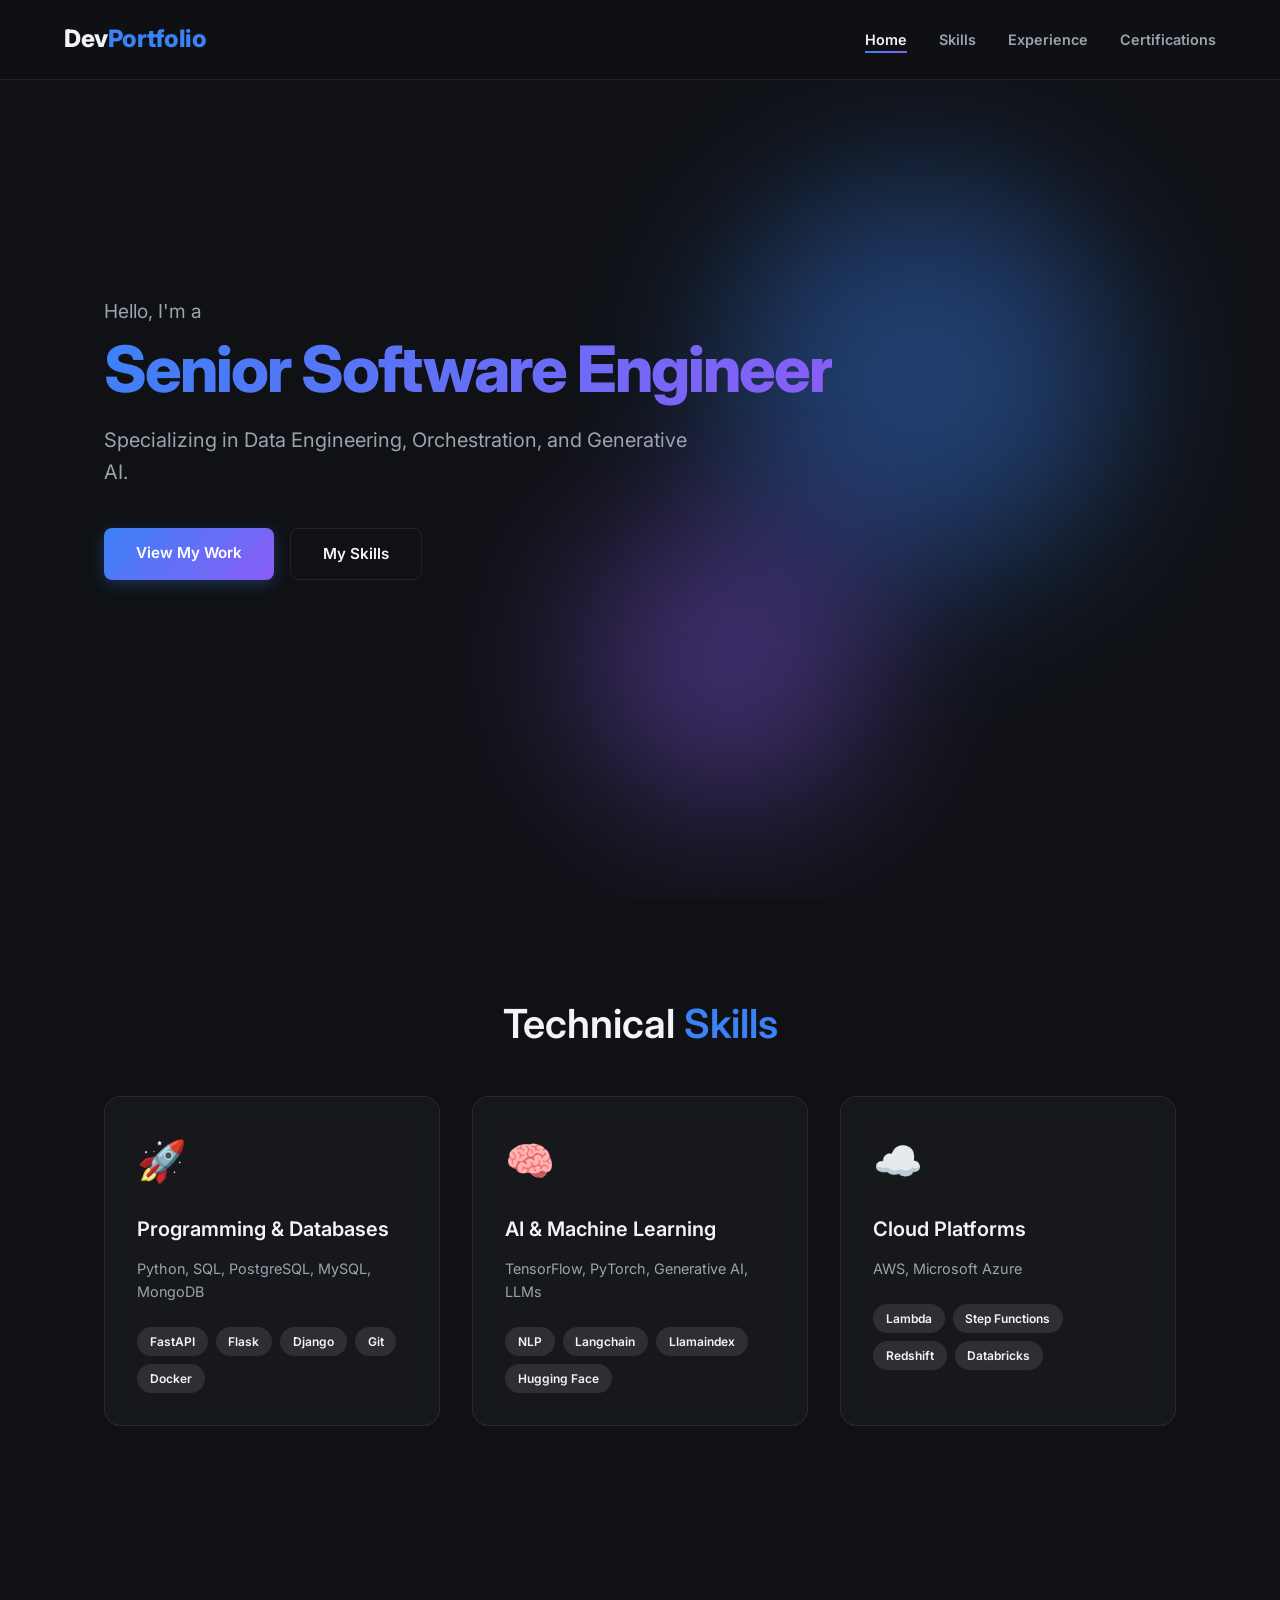
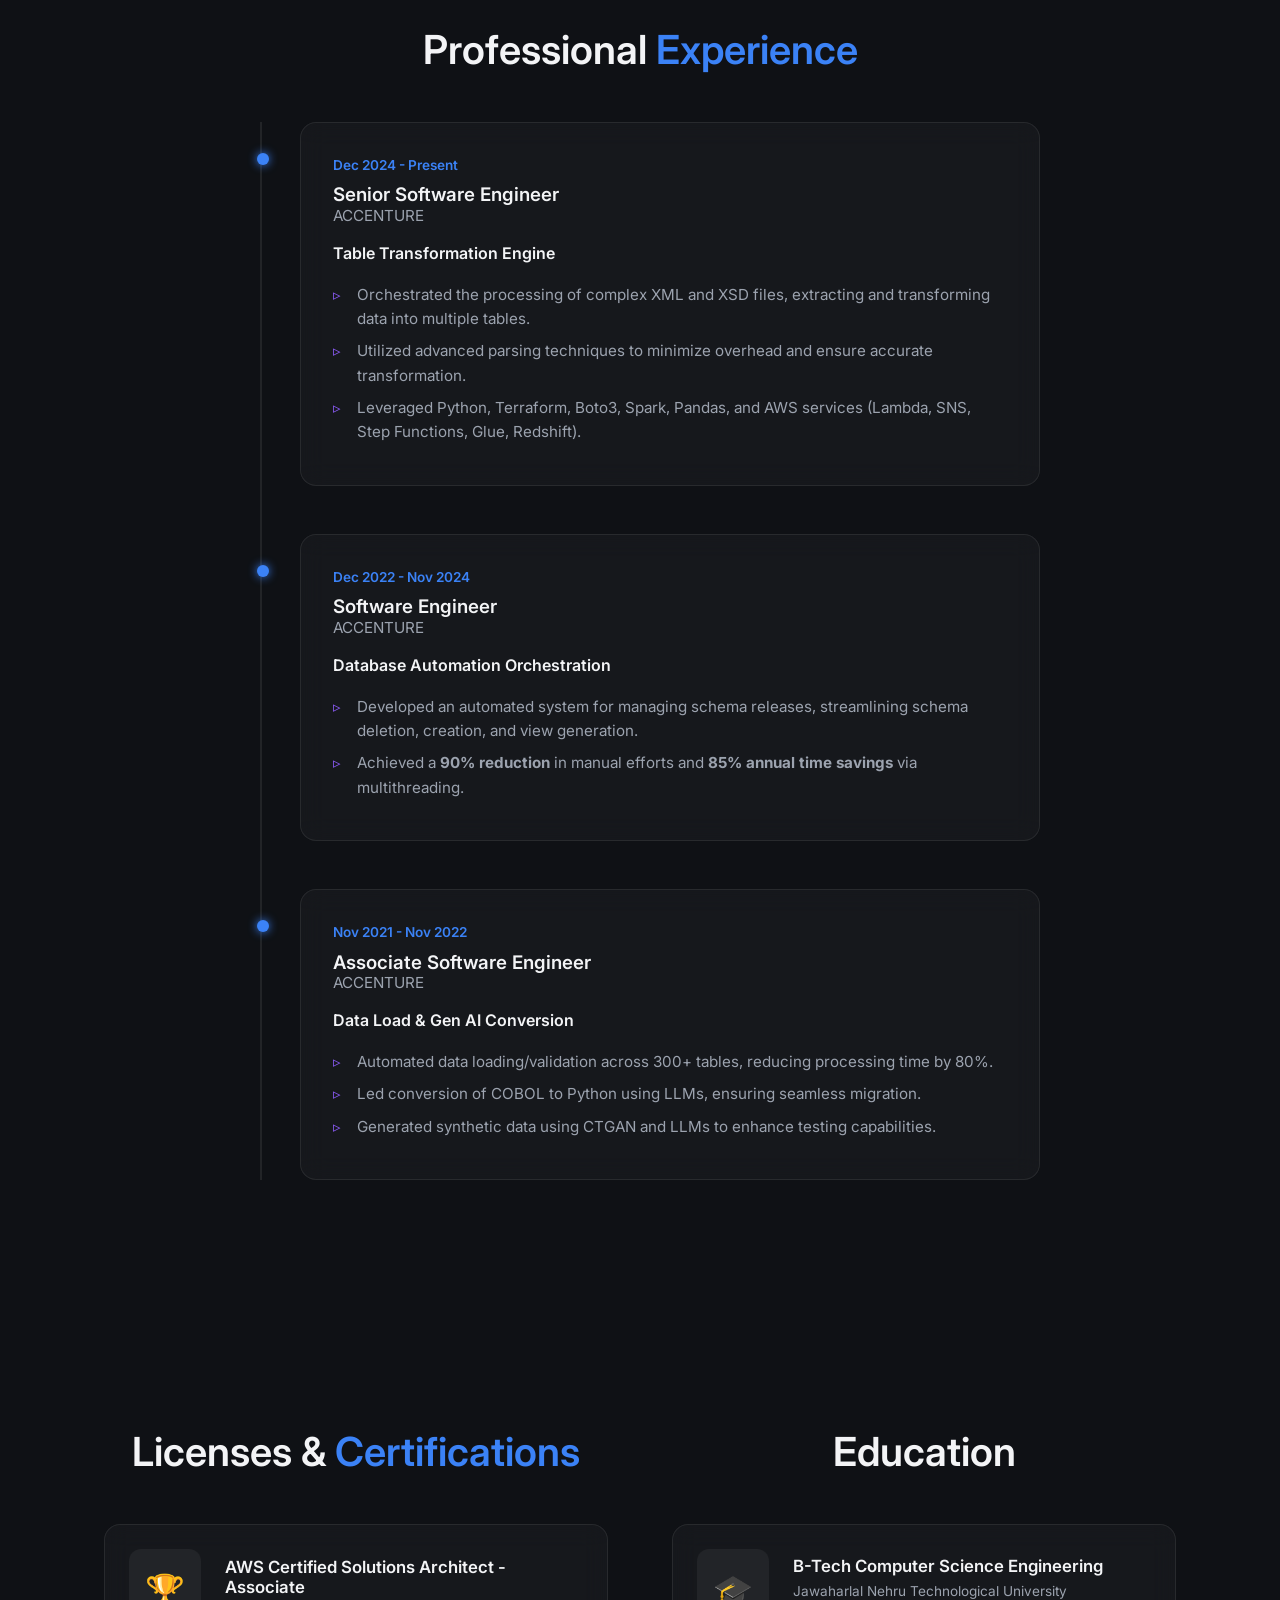
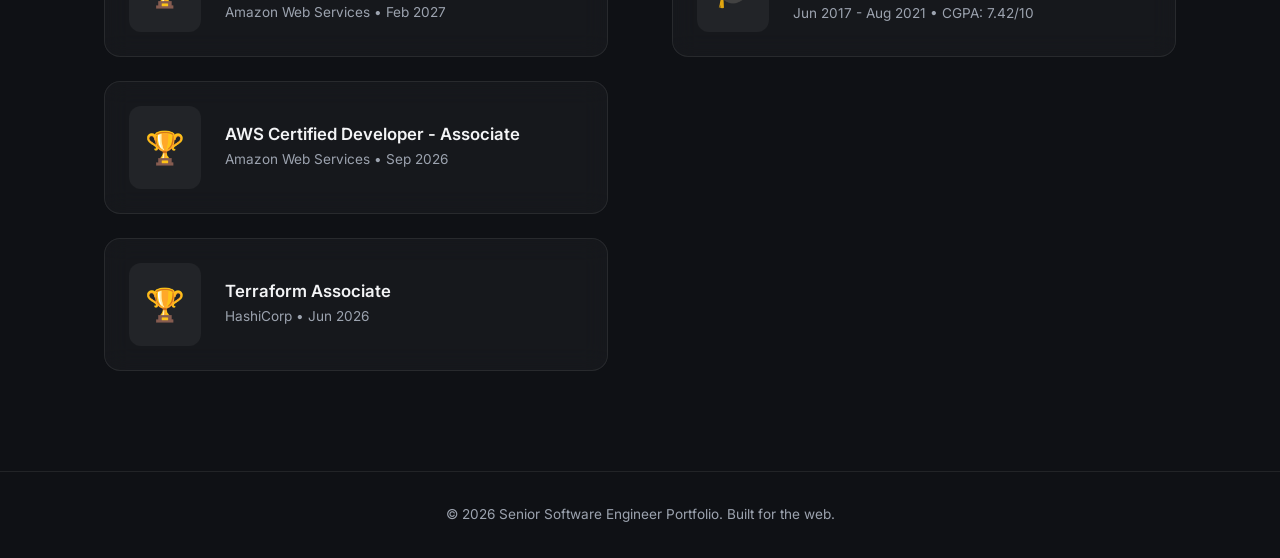
==== index.html @ 09697823 "Initial portfolio commit" ====
<!DOCTYPE html>
<html lang="en">
<head>
    <meta charset="UTF-8">
    <meta name="viewport" content="width=device-width, initial-scale=1.0">
    <title>Senior Software Engineer Portfolio</title>
    <meta name="description" content="Portfolio highlighting Experience, Skills, Certifications, and Education in Software Engineering, Cloud, and AI.">
    <link rel="preconnect" href="https://fonts.googleapis.com">
    <link rel="preconnect" href="https://fonts.gstatic.com" crossorigin>
    <link href="https://fonts.googleapis.com/css2?family=Inter:wght@300;400;600;800&display=swap" rel="stylesheet">
    <link rel="stylesheet" href="style.css">
</head>
<body>
    <!-- Navigation -->
    <nav id="navbar">
        <div class="logo">Dev<span class="highlight">Portfolio</span></div>
        <ul class="nav-links">
            <li><a href="#home" class="nav-link active">Home</a></li>
            <li><a href="#skills" class="nav-link">Skills</a></li>
            <li><a href="#experience" class="nav-link">Experience</a></li>
            <li><a href="#certifications" class="nav-link">Certifications</a></li>
        </ul>
    </nav>

    <!-- Hero Section -->
    <header id="home" class="section hero-section">
        <div class="hero-content">
            <h3 class="greeting">Hello, I'm a</h3>
            <h1 class="name-title"><span class="gradient-text">Senior Software Engineer</span></h1>
            <p class="subtitle">Specializing in Data Engineering, Orchestration, and Generative AI.</p>
            <div class="cta-buttons">
                <a href="#experience" class="btn primary-btn">View My Work</a>
                <a href="#skills" class="btn secondary-btn">My Skills</a>
            </div>
        </div>
        <div class="hero-background">
            <div class="blob blob-1"></div>
            <div class="blob blob-2"></div>
        </div>
    </header>

    <!-- Skills Section -->
    <section id="skills" class="section reveal">
        <h2 class="section-title">Technical <span class="highlight">Skills</span></h2>
        <div class="skills-grid">
            <div class="skill-card glass">
                <div class="skill-icon">🚀</div>
                <h3>Programming & Databases</h3>
                <p>Python, SQL, PostgreSQL, MySQL, MongoDB</p>
                <div class="skill-tags">
                    <span>FastAPI</span><span>Flask</span><span>Django</span><span>Git</span><span>Docker</span>
                </div>
            </div>
            <div class="skill-card glass">
                <div class="skill-icon">🧠</div>
                <h3>AI & Machine Learning</h3>
                <p>TensorFlow, PyTorch, Generative AI, LLMs</p>
                <div class="skill-tags">
                    <span>NLP</span><span>Langchain</span><span>Llamaindex</span><span>Hugging Face</span>
                </div>
            </div>
            <div class="skill-card glass">
                <div class="skill-icon">☁️</div>
                <h3>Cloud Platforms</h3>
                <p>AWS, Microsoft Azure</p>
                <div class="skill-tags">
                    <span>Lambda</span><span>Step Functions</span><span>Redshift</span><span>Databricks</span>
                </div>
            </div>
        </div>
    </section>

    <!-- Experience Section -->
    <section id="experience" class="section reveal">
        <h2 class="section-title">Professional <span class="highlight">Experience</span></h2>
        <div class="timeline">
            <!-- Job 1 -->
            <div class="timeline-item glass">
                <div class="timeline-dot"></div>
                <div class="timeline-date">Dec 2024 - Present</div>
                <div class="timeline-content">
                    <h3>Senior Software Engineer</h3>
                    <h4 class="company">ACCENTURE</h4>
                    <p class="project-title">Table Transformation Engine</p>
                    <ul>
                        <li>Orchestrated the processing of complex XML and XSD files, extracting and transforming data into multiple tables.</li>
                        <li>Utilized advanced parsing techniques to minimize overhead and ensure accurate transformation.</li>
                        <li>Leveraged Python, Terraform, Boto3, Spark, Pandas, and AWS services (Lambda, SNS, Step Functions, Glue, Redshift).</li>
                    </ul>
                </div>
            </div>
            <!-- Job 2 -->
            <div class="timeline-item glass">
                <div class="timeline-dot"></div>
                <div class="timeline-date">Dec 2022 - Nov 2024</div>
                <div class="timeline-content">
                    <h3>Software Engineer</h3>
                    <h4 class="company">ACCENTURE</h4>
                    <p class="project-title">Database Automation Orchestration</p>
                    <ul>
                        <li>Developed an automated system for managing schema releases, streamlining schema deletion, creation, and view generation.</li>
                        <li>Achieved a <strong>90% reduction</strong> in manual efforts and <strong>85% annual time savings</strong> via multithreading.</li>
                    </ul>
                </div>
            </div>
            <!-- Job 3 -->
            <div class="timeline-item glass">
                <div class="timeline-dot"></div>
                <div class="timeline-date">Nov 2021 - Nov 2022</div>
                <div class="timeline-content">
                    <h3>Associate Software Engineer</h3>
                    <h4 class="company">ACCENTURE</h4>
                    <p class="project-title">Data Load & Gen AI Conversion</p>
                    <ul>
                        <li>Automated data loading/validation across 300+ tables, reducing processing time by 80%.</li>
                        <li>Led conversion of COBOL to Python using LLMs, ensuring seamless migration.</li>
                        <li>Generated synthetic data using CTGAN and LLMs to enhance testing capabilities.</li>
                    </ul>
                </div>
            </div>
        </div>
    </section>

    <!-- Certifications & Education -->
    <section id="certifications" class="section reveal dual-section">
        <div class="half-section">
            <h2 class="section-title">Licenses & <span class="highlight">Certifications</span></h2>
            <div class="list-cards">
                <div class="card glass compact">
                    <div class="card-icon">🏆</div>
                    <div class="card-info">
                        <h3>AWS Certified Solutions Architect - Associate</h3>
                        <p>Amazon Web Services • Feb 2027</p>
                    </div>
                </div>
                <div class="card glass compact">
                    <div class="card-icon">🏆</div>
                    <div class="card-info">
                        <h3>AWS Certified Developer - Associate</h3>
                        <p>Amazon Web Services • Sep 2026</p>
                    </div>
                </div>
                <div class="card glass compact">
                    <div class="card-icon">🏆</div>
                    <div class="card-info">
                        <h3>Terraform Associate</h3>
                        <p>HashiCorp • Jun 2026</p>
                    </div>
                </div>
            </div>
        </div>
        
        <div class="half-section" id="education">
            <h2 class="section-title">Education</h2>
            <div class="list-cards">
                <div class="card glass compact">
                    <div class="card-icon">🎓</div>
                    <div class="card-info">
                        <h3>B-Tech Computer Science Engineering</h3>
                        <p>Jawaharlal Nehru Technological University</p>
                        <p class="date">Jun 2017 - Aug 2021 • CGPA: 7.42/10</p>
                    </div>
                </div>
            </div>
        </div>
    </section>

    <!-- Footer -->
    <footer>
        <p>&copy; 2026 Senior Software Engineer Portfolio. Built for the web.</p>
    </footer>

    <script src="script.js"></script>
</body>
</html>
---- style.css ----
:root {
    /* Color Palette */
    --bg-dark: #0f1115;
    --bg-card: rgba(255, 255, 255, 0.03);
    --bg-card-hover: rgba(255, 255, 255, 0.08);
    --border-color: rgba(255, 255, 255, 0.08);
    --text-main: #f3f4f6;
    --text-muted: #9ca3af;
    --accent-primary: #3b82f6; /* Blue */
    --accent-secondary: #8b5cf6; /* Purple */
    --accent-gradient: linear-gradient(135deg, var(--accent-primary), var(--accent-secondary));
    
    /* Typography */
    --font-main: 'Inter', sans-serif;
    
    /* Spacing & Utilities */
    --transition-speed: 0.3s;
    --nav-height: 80px;
}

* {
    margin: 0;
    padding: 0;
    box-sizing: border-box;
}

html {
    scroll-behavior: smooth;
}

body {
    font-family: var(--font-main);
    background-color: var(--bg-dark);
    color: var(--text-main);
    line-height: 1.6;
    overflow-x: hidden;
}

/* Typography styles */
h1, h2, h3, h4 {
    font-weight: 600;
    line-height: 1.2;
}

.highlight {
    color: var(--accent-primary);
}

.gradient-text {
    background: var(--accent-gradient);
    -webkit-background-clip: text;
    -webkit-text-fill-color: transparent;
    background-clip: text;
}

/* Layout Utilities */
.section {
    padding: 100px 5%;
    max-width: 1200px;
    margin: 0 auto;
}

.section-title {
    font-size: 2.5rem;
    margin-bottom: 3rem;
    text-align: center;
}

/* Glassmorphism Classes */
.glass {
    background: var(--bg-card);
    backdrop-filter: blur(12px);
    -webkit-backdrop-filter: blur(12px);
    border: 1px solid var(--border-color);
    border-radius: 16px;
    transition: transform var(--transition-speed), background var(--transition-speed), box-shadow var(--transition-speed);
}

.glass:hover {
    background: var(--bg-card-hover);
    transform: translateY(-5px);
    box-shadow: 0 10px 30px -10px rgba(59, 130, 246, 0.15);
}

/* Navigation */
#navbar {
    position: fixed;
    top: 0;
    width: 100%;
    height: var(--nav-height);
    display: flex;
    justify-content: space-between;
    align-items: center;
    padding: 0 5%;
    background: rgba(15, 17, 21, 0.8);
    backdrop-filter: blur(10px);
    -webkit-backdrop-filter: blur(10px);
    z-index: 1000;
    border-bottom: 1px solid var(--border-color);
    transition: padding var(--transition-speed);
}

.logo {
    font-size: 1.5rem;
    font-weight: 800;
    letter-spacing: -0.5px;
}

.nav-links {
    list-style: none;
    display: flex;
    gap: 2rem;
}

.nav-link {
    text-decoration: none;
    color: var(--text-muted);
    font-weight: 600;
    font-size: 0.9rem;
    transition: color var(--transition-speed);
    position: relative;
}

.nav-link:hover, .nav-link.active {
    color: var(--text-main);
}

.nav-link::after {
    content: '';
    position: absolute;
    width: 0;
    height: 2px;
    bottom: -5px;
    left: 0;
    background: var(--accent-gradient);
    transition: width var(--transition-speed);
}

.nav-link.active::after, .nav-link:hover::after {
    width: 100%;
}

/* Hero Section */
.hero-section {
    position: relative;
    height: 100vh;
    display: flex;
    align-items: center;
    justify-content: flex-start;
    padding-top: var(--nav-height);
}

.hero-content {
    max-width: 800px;
    z-index: 2;
}

.greeting {
    font-weight: 400;
    color: var(--text-muted);
    margin-bottom: 0.5rem;
    font-size: 1.2rem;
}

.name-title {
    font-size: clamp(3rem, 5vw, 5rem);
    font-weight: 800;
    letter-spacing: -2px;
    margin-bottom: 1rem;
}

.subtitle {
    font-size: 1.25rem;
    color: var(--text-muted);
    margin-bottom: 2.5rem;
    max-width: 600px;
}

.cta-buttons {
    display: flex;
    gap: 1rem;
}

.btn {
    padding: 0.8rem 2rem;
    border-radius: 8px;
    text-decoration: none;
    font-weight: 600;
    transition: all var(--transition-speed);
    cursor: pointer;
    font-size: 0.95rem;
}

.primary-btn {
    background: var(--accent-gradient);
    color: white;
    border: none;
    box-shadow: 0 4px 15px rgba(59, 130, 246, 0.3);
}

.primary-btn:hover {
    box-shadow: 0 6px 20px rgba(59, 130, 246, 0.5);
    transform: translateY(-2px);
}

.secondary-btn {
    background: transparent;
    color: var(--text-main);
    border: 1px solid var(--border-color);
}

.secondary-btn:hover {
    border-color: var(--text-main);
    background: rgba(255, 255, 255, 0.05);
}

/* Blobs Background Animation */
.hero-background {
    position: absolute;
    top: 0;
    right: 0;
    width: 100%;
    height: 100%;
    overflow: hidden;
    z-index: 1;
    pointer-events: none;
}

.blob {
    position: absolute;
    filter: blur(80px);
    border-radius: 50%;
    opacity: 0.4;
    animation: float 10s infinite ease-in-out alternate;
}

.blob-1 {
    top: 20%;
    right: 10%;
    width: 400px;
    height: 400px;
    background: var(--accent-primary);
}

.blob-2 {
    bottom: 10%;
    right: 30%;
    width: 300px;
    height: 300px;
    background: var(--accent-secondary);
    animation-delay: -5s;
}

@keyframes float {
    0% { transform: translate(0, 0) scale(1); }
    100% { transform: translate(-30px, 50px) scale(1.1); }
}

/* Skills */
.skills-grid {
    display: grid;
    grid-template-columns: repeat(auto-fit, minmax(300px, 1fr));
    gap: 2rem;
}

.skill-card {
    padding: 2rem;
}

.skill-icon {
    font-size: 2.5rem;
    margin-bottom: 1.5rem;
}

.skill-card h3 {
    margin-bottom: 1rem;
    font-size: 1.25rem;
}

.skill-card p {
    color: var(--text-muted);
    font-size: 0.9rem;
    margin-bottom: 1.5rem;
}

.skill-tags {
    display: flex;
    flex-wrap: wrap;
    gap: 0.5rem;
}

.skill-tags span {
    background: rgba(255, 255, 255, 0.1);
    padding: 0.3rem 0.8rem;
    border-radius: 20px;
    font-size: 0.75rem;
    font-weight: 600;
}

/* Experience Timeline */
.timeline {
    position: relative;
    max-width: 800px;
    margin: 0 auto;
}

.timeline::before {
    content: '';
    position: absolute;
    top: 0;
    left: 20px;
    height: 100%;
    width: 2px;
    background: var(--border-color);
}

.timeline-item {
    position: relative;
    margin-bottom: 3rem;
    padding: 2rem;
    margin-left: 60px;
}

.timeline-dot {
    position: absolute;
    top: 30px;
    left: -44.5px;
    width: 12px;
    height: 12px;
    border-radius: 50%;
    background: var(--accent-primary);
    box-shadow: 0 0 10px var(--accent-primary);
}

.timeline-date {
    font-size: 0.85rem;
    color: var(--accent-primary);
    font-weight: 600;
    margin-bottom: 0.5rem;
}

.company {
    color: var(--text-muted);
    font-weight: 400;
    font-size: 0.95rem;
    margin-bottom: 1rem;
}

.project-title {
    font-weight: 600;
    margin-bottom: 1rem;
    color: var(--text-main);
}

.timeline-content ul {
    list-style: none;
}

.timeline-content ul li {
    color: var(--text-muted);
    font-size: 0.95rem;
    margin-bottom: 0.5rem;
    position: relative;
    padding-left: 1.5rem;
}

.timeline-content ul li::before {
    content: '▹';
    position: absolute;
    left: 0;
    color: var(--accent-secondary);
}

/* Certifications & Education (Dual Section) */
.dual-section {
    display: grid;
    grid-template-columns: 1fr 1fr;
    gap: 4rem;
}

.list-cards {
    display: flex;
    flex-direction: column;
    gap: 1.5rem;
}

.compact {
    padding: 1.5rem;
    display: flex;
    align-items: center;
    gap: 1.5rem;
}

.card-icon {
    font-size: 2rem;
    background: rgba(255, 255, 255, 0.05);
    padding: 1rem;
    border-radius: 12px;
}

.card-info h3 {
    font-size: 1.05rem;
    margin-bottom: 0.3rem;
}

.card-info p {
    font-size: 0.85rem;
    color: var(--text-muted);
}

/* Animations */
.reveal {
    opacity: 0;
    transform: translateY(30px);
    transition: all 0.8s ease;
}

.reveal.active {
    opacity: 1;
    transform: translateY(0);
}

/* Footer */
footer {
    text-align: center;
    padding: 2rem;
    color: var(--text-muted);
    font-size: 0.85rem;
    border-top: 1px solid var(--border-color);
}

/* Responsive */
@media (max-width: 768px) {
    .nav-links {
        display: none; /* simple mobile design */
    }
    
    .name-title {
        font-size: 2.5rem;
    }
    
    .dual-section {
        grid-template-columns: 1fr;
    }
    
    .timeline::before {
        left: 0;
    }
    
    .timeline-item {
        margin-left: 30px;
    }
    
    .timeline-dot {
        left: -34px;
    }
}
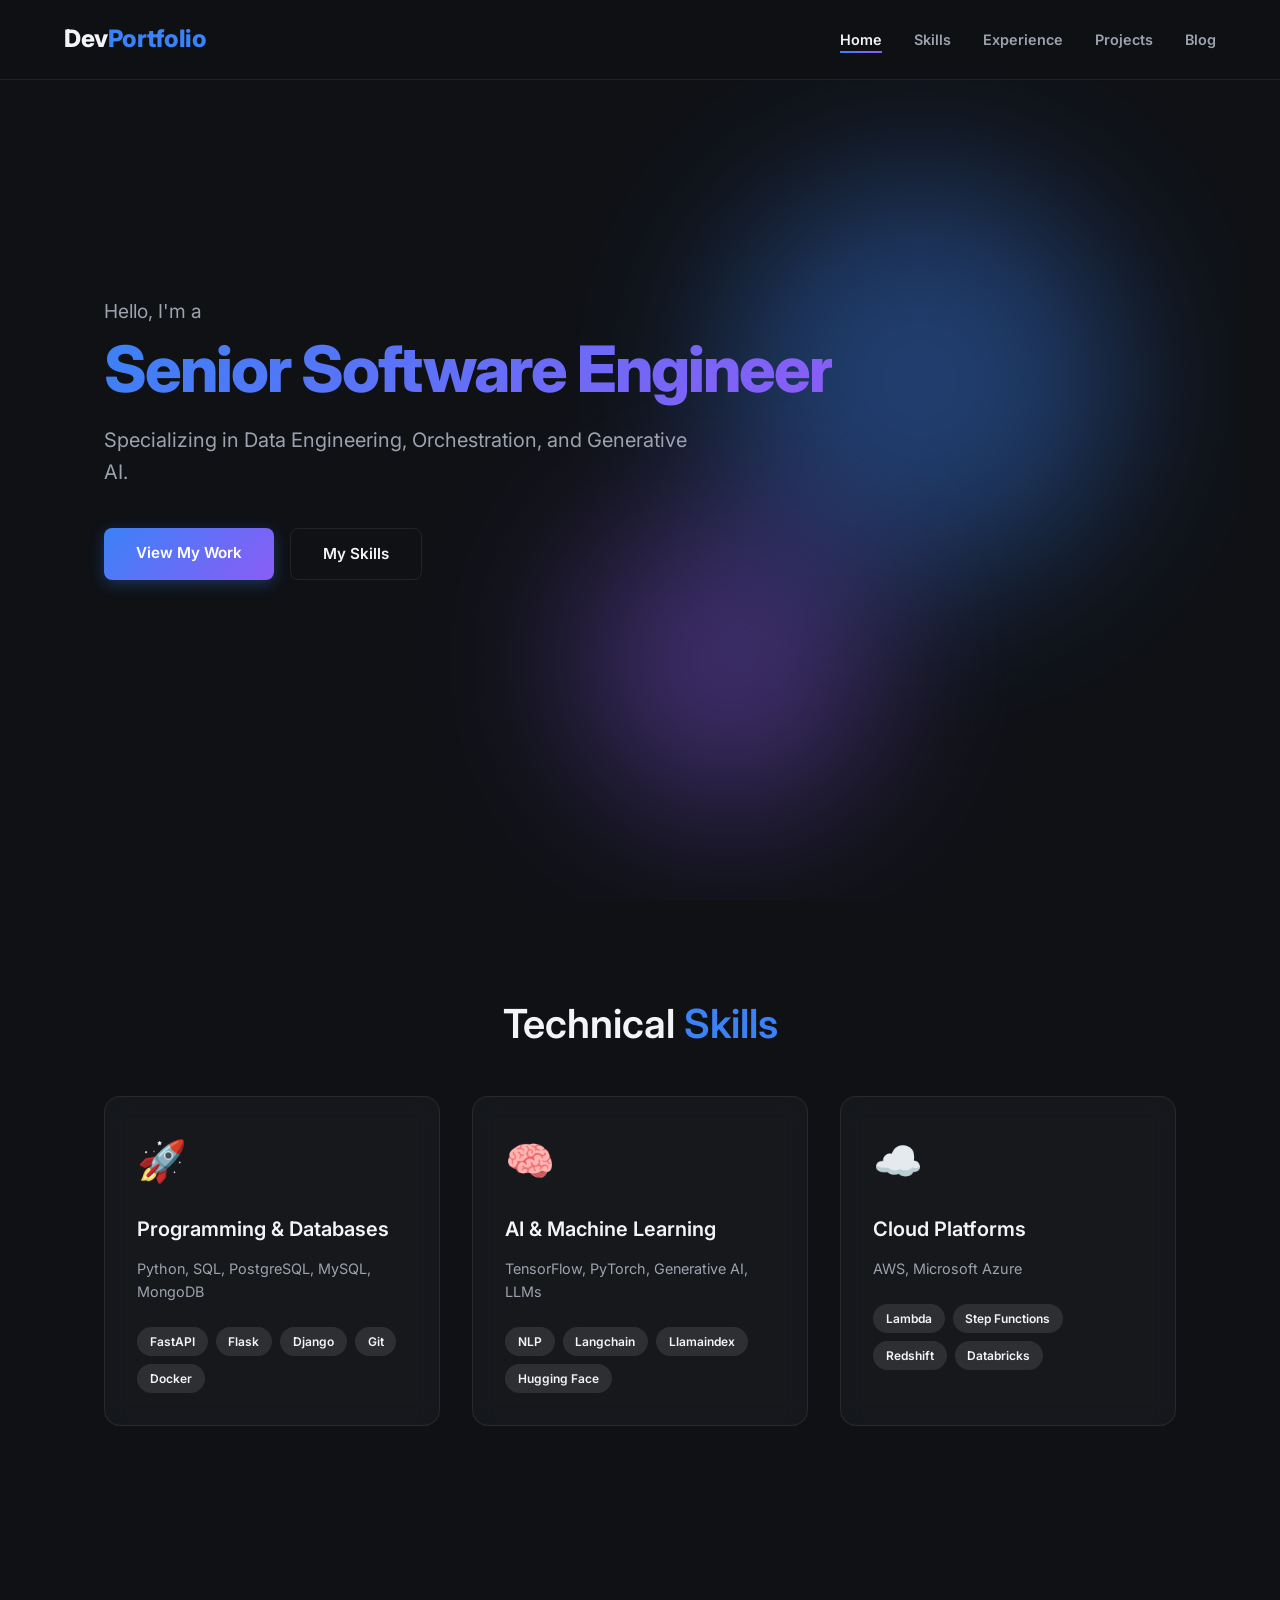
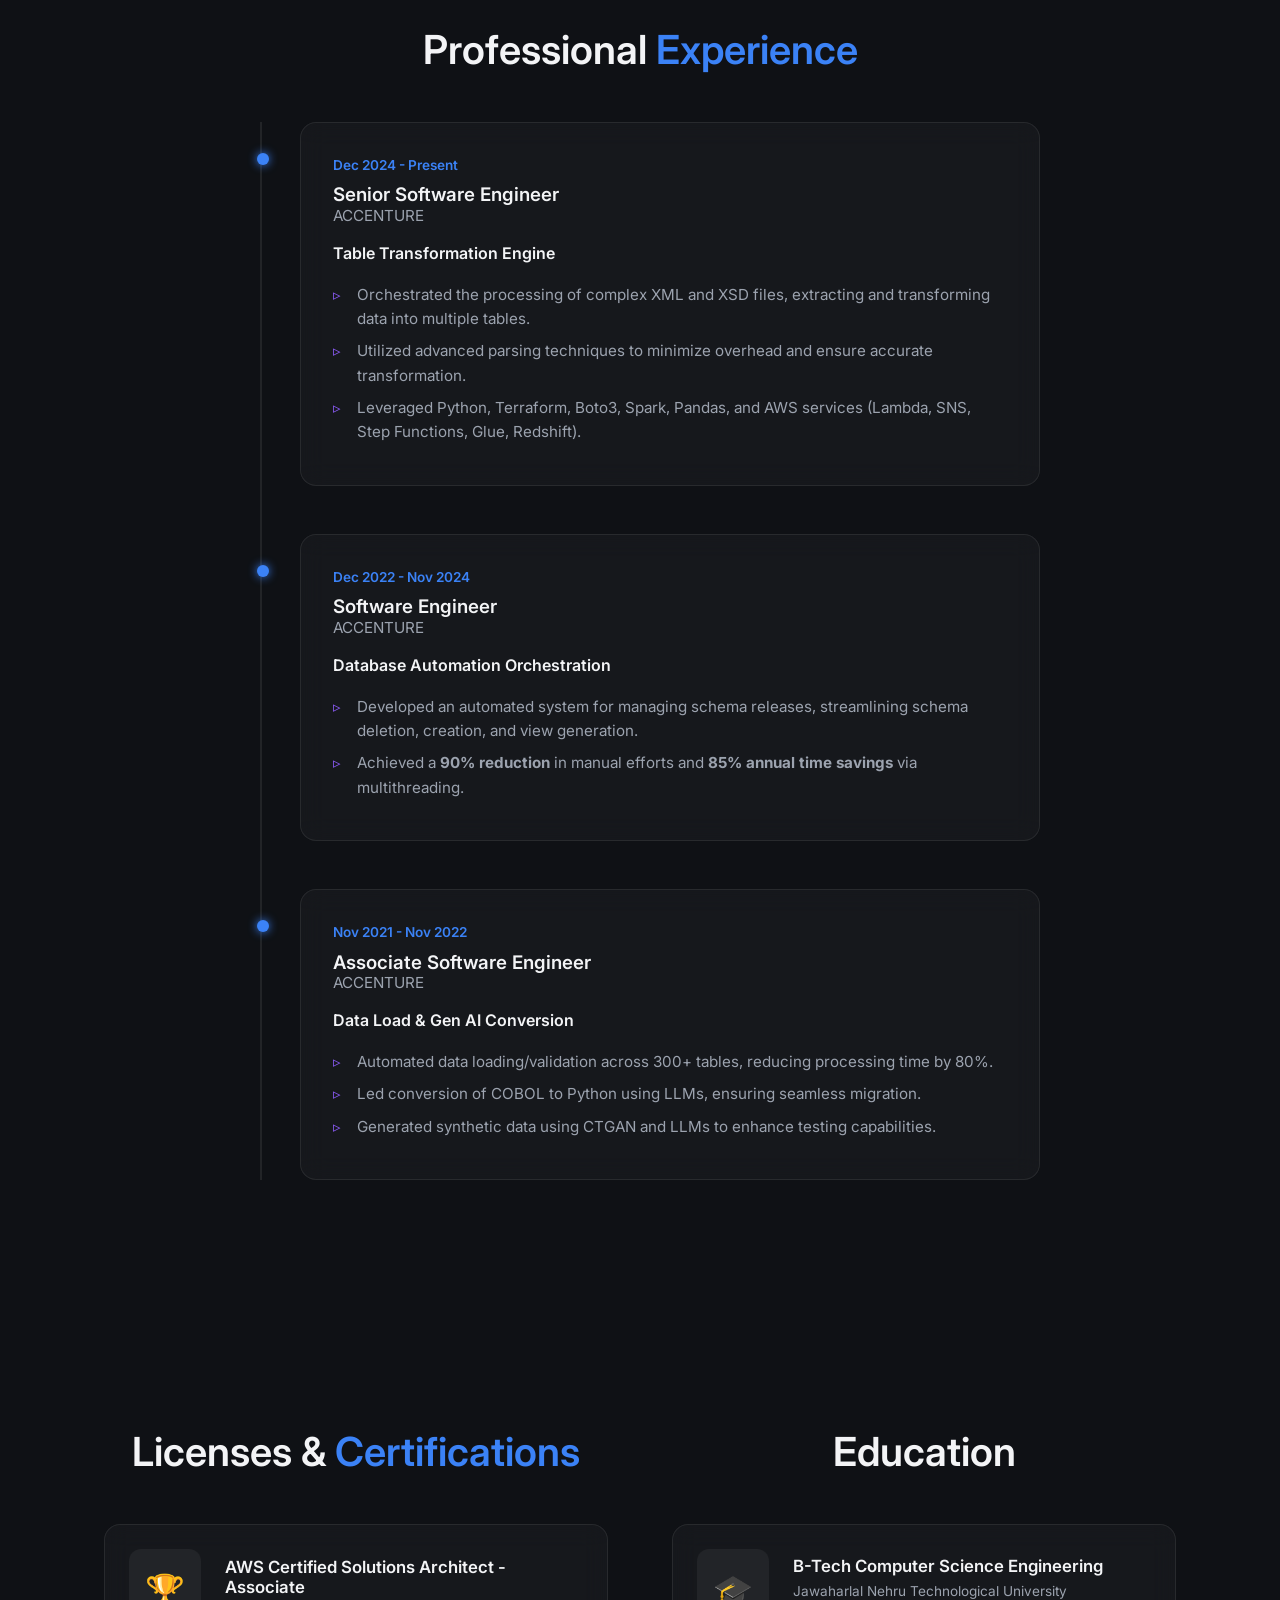
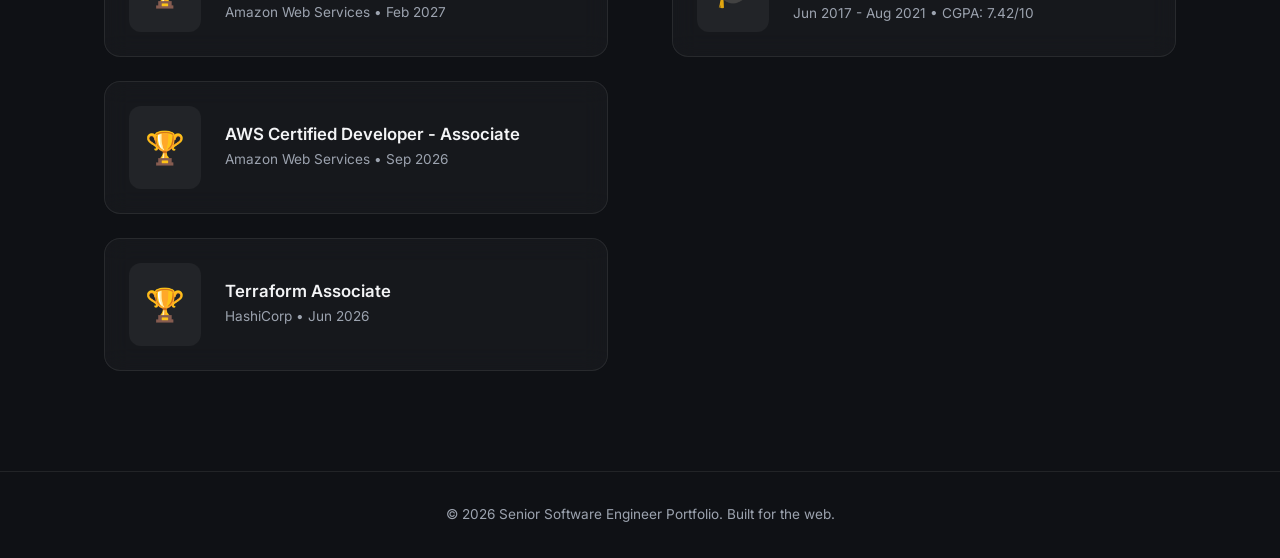
==== commit dd465885: "Extend portfolio with Projects and Blog sections" ====
--- a/index.html
+++ b/index.html
@@ -15,10 +15,11 @@
     <nav id="navbar">
         <div class="logo">Dev<span class="highlight">Portfolio</span></div>
         <ul class="nav-links">
-            <li><a href="#home" class="nav-link active">Home</a></li>
-            <li><a href="#skills" class="nav-link">Skills</a></li>
-            <li><a href="#experience" class="nav-link">Experience</a></li>
-            <li><a href="#certifications" class="nav-link">Certifications</a></li>
+            <li><a href="index.html#home" class="nav-link">Home</a></li>
+            <li><a href="index.html#skills" class="nav-link">Skills</a></li>
+            <li><a href="index.html#experience" class="nav-link">Experience</a></li>
+            <li><a href="projects.html" class="nav-link">Projects</a></li>
+            <li><a href="blog.html" class="nav-link">Blog</a></li>
         </ul>
     </nav>
 
--- a/style.css
+++ b/style.css
@@ -455,3 +455,304 @@
         left: -34px;
     }
 }
+
+/* Projects & Blog Shared Styles */
+.filters-container {
+    margin-bottom: 3rem;
+    padding: 2rem;
+    display: flex;
+    flex-direction: column;
+    gap: 1.5rem;
+}
+
+#project-search, #blog-search {
+    width: 100%;
+    background: rgba(255, 255, 255, 0.05);
+    border: 1px solid var(--border-color);
+    padding: 1rem 1.5rem;
+    border-radius: 12px;
+    color: var(--text-main);
+    font-size: 1rem;
+    outline: none;
+    transition: border-color var(--transition-speed);
+}
+
+#project-search:focus, #blog-search:focus {
+    border-color: var(--accent-primary);
+}
+
+.filter-tags {
+    display: flex;
+    flex-wrap: wrap;
+    gap: 0.8rem;
+}
+
+.tag-btn {
+    background: rgba(255, 255, 255, 0.05);
+    border: 1px solid var(--border-color);
+    color: var(--text-muted);
+    padding: 0.5rem 1.2rem;
+    border-radius: 25px;
+    cursor: pointer;
+    font-size: 0.85rem;
+    font-weight: 600;
+    transition: all var(--transition-speed);
+}
+
+.tag-btn:hover, .tag-btn.active {
+    background: var(--accent-gradient);
+    color: white;
+    border-color: transparent;
+}
+
+/* Projects Grid */
+.projects-grid {
+    display: grid;
+    grid-template-columns: repeat(auto-fit, minmax(350px, 1fr));
+    gap: 2.5rem;
+}
+
+.project-card {
+    overflow: hidden;
+    height: 100%;
+    display: flex;
+    flex-direction: column;
+}
+
+.project-image {
+    width: 100%;
+    height: 200px;
+    background-size: cover;
+    background-position: center;
+    border-bottom: 1px solid var(--border-color);
+}
+
+.project-info {
+    padding: 2rem;
+    flex-grow: 1;
+    display: flex;
+    flex-direction: column;
+}
+
+.project-info h3 {
+    margin-bottom: 1rem;
+    font-size: 1.4rem;
+}
+
+.project-info p {
+    color: var(--text-muted);
+    margin-bottom: 1.5rem;
+    font-size: 0.95rem;
+    flex-grow: 1;
+}
+
+.project-tech {
+    display: flex;
+    flex-wrap: wrap;
+    gap: 0.5rem;
+    margin-bottom: 2rem;
+}
+
+.project-tech span {
+    font-size: 0.75rem;
+    background: rgba(59, 130, 246, 0.1);
+    color: var(--accent-primary);
+    padding: 0.3rem 0.8rem;
+    border-radius: 4px;
+    font-weight: 600;
+}
+
+.project-links {
+    display: flex;
+    gap: 1rem;
+}
+
+.link-btn {
+    padding: 0.6rem 1.2rem;
+    border-radius: 6px;
+    text-decoration: none;
+    font-size: 0.85rem;
+    font-weight: 600;
+    border: 1px solid var(--border-color);
+    color: var(--text-main);
+    transition: all var(--transition-speed);
+}
+
+.link-btn.primary {
+    background: var(--accent-primary);
+    border-color: var(--accent-primary);
+    color: white;
+}
+
+.link-btn:hover {
+    background: rgba(255, 255, 255, 0.1);
+}
+
+.link-btn.primary:hover {
+    background: #2563eb;
+}
+
+/* Blog List */
+.blog-list {
+    display: flex;
+    flex-direction: column;
+    gap: 2rem;
+}
+
+.blog-card {
+    display: grid;
+    grid-template-columns: 300px 1fr;
+    gap: 0;
+    overflow: hidden;
+}
+
+.blog-thumb {
+    height: 100%;
+    min-height: 200px;
+    background-size: cover;
+    background-position: center;
+}
+
+.blog-info {
+    padding: 2rem;
+}
+
+.blog-meta {
+    display: flex;
+    gap: 1.5rem;
+    font-size: 0.8rem;
+    color: var(--text-muted);
+    margin-bottom: 0.8rem;
+}
+
+.blog-info h3 {
+    margin-bottom: 1rem;
+    font-size: 1.6rem;
+}
+
+.blog-info h3 a {
+    color: inherit;
+    text-decoration: none;
+    transition: color var(--transition-speed);
+}
+
+.blog-info h3 a:hover {
+    color: var(--accent-primary);
+}
+
+.blog-info p {
+    color: var(--text-muted);
+    margin-bottom: 1.5rem;
+}
+
+.blog-tags {
+    display: flex;
+    gap: 0.8rem;
+}
+
+.tag {
+    font-size: 0.75rem;
+    color: var(--accent-secondary);
+    font-weight: 600;
+}
+
+/* Single Post View */
+.post-container {
+    max-width: 900px !important;
+    margin: 120px auto 100px !important;
+}
+
+.back-link {
+    display: inline-block;
+    color: var(--text-muted);
+    text-decoration: none;
+    font-weight: 600;
+    margin-bottom: 2rem;
+    transition: color var(--transition-speed);
+}
+
+.back-link:hover {
+    color: var(--accent-primary);
+}
+
+.post-header h1 {
+    font-size: clamp(2.5rem, 5vw, 3.5rem);
+    margin: 1.5rem 0;
+}
+
+.post-meta {
+    color: var(--text-muted);
+    font-size: 0.9rem;
+}
+
+.post-hero {
+    width: 100%;
+    height: 400px;
+    object-fit: cover;
+    border-radius: 16px;
+    margin: 2.5rem 0;
+    border: 1px solid var(--border-color);
+}
+
+.post-body {
+    font-size: 1.15rem;
+    line-height: 1.8;
+}
+
+.post-body h2 {
+    margin: 3rem 0 1.5rem;
+}
+
+.post-body p {
+    margin-bottom: 1.5rem;
+    color: var(--text-main);
+}
+
+.post-body ul {
+    margin-bottom: 2rem;
+    padding-left: 1.5rem;
+}
+
+.post-body li {
+    margin-bottom: 0.8rem;
+}
+
+.post-body pre {
+    background: rgba(0, 0, 0, 0.3);
+    padding: 1.5rem;
+    border-radius: 12px;
+    border: 1px solid var(--border-color);
+    overflow-x: auto;
+    margin: 2rem 0;
+}
+
+.post-body code {
+    font-family: 'Courier New', Courier, monospace;
+    font-size: 0.9rem;
+}
+
+.post-body blockquote {
+    border-left: 4px solid var(--accent-primary);
+    padding: 1rem 2rem;
+    margin: 2rem 0;
+    background: rgba(255, 255, 255, 0.03);
+    font-style: italic;
+    color: var(--text-muted);
+}
+
+.loader {
+    text-align: center;
+    padding: 5rem;
+    color: var(--text-muted);
+    font-style: italic;
+}
+
+@media (max-width: 992px) {
+    .blog-card {
+        grid-template-columns: 1fr;
+    }
+    
+    .blog-thumb {
+        height: 250px;
+    }
+}
